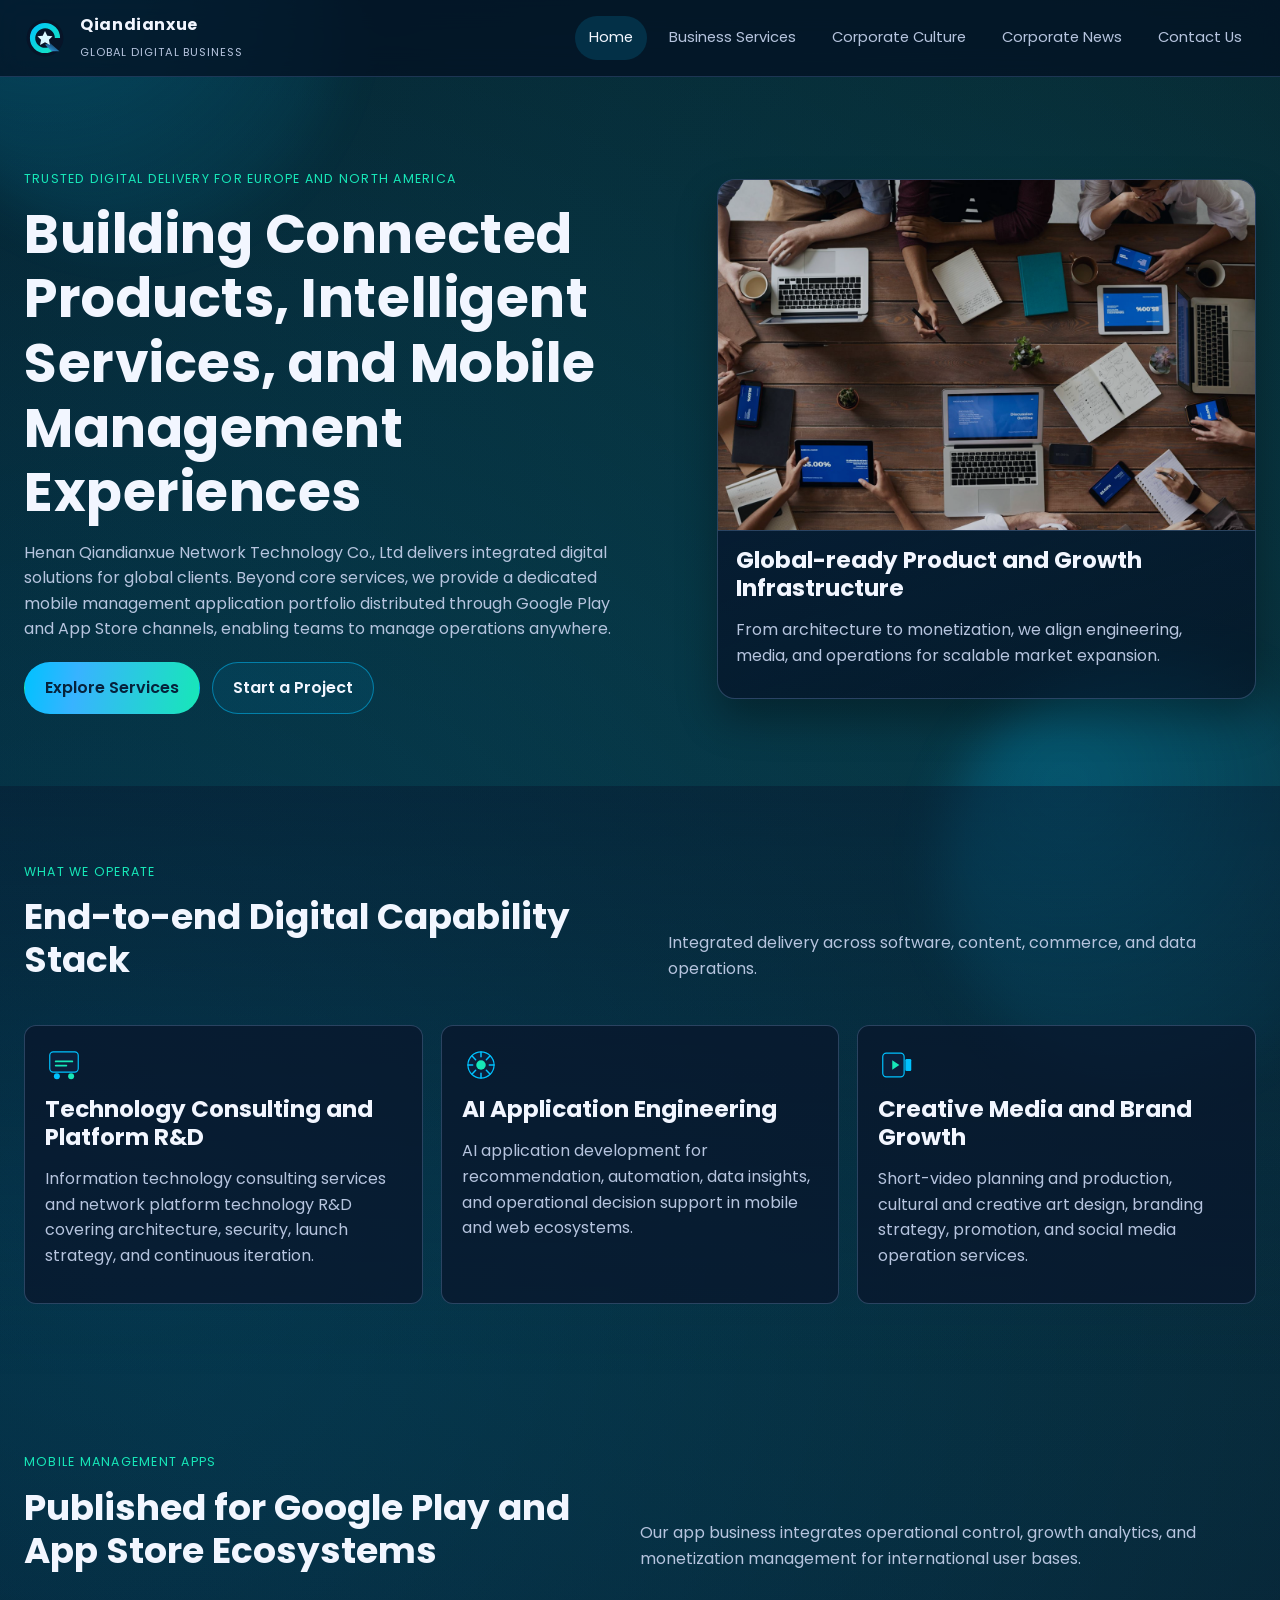
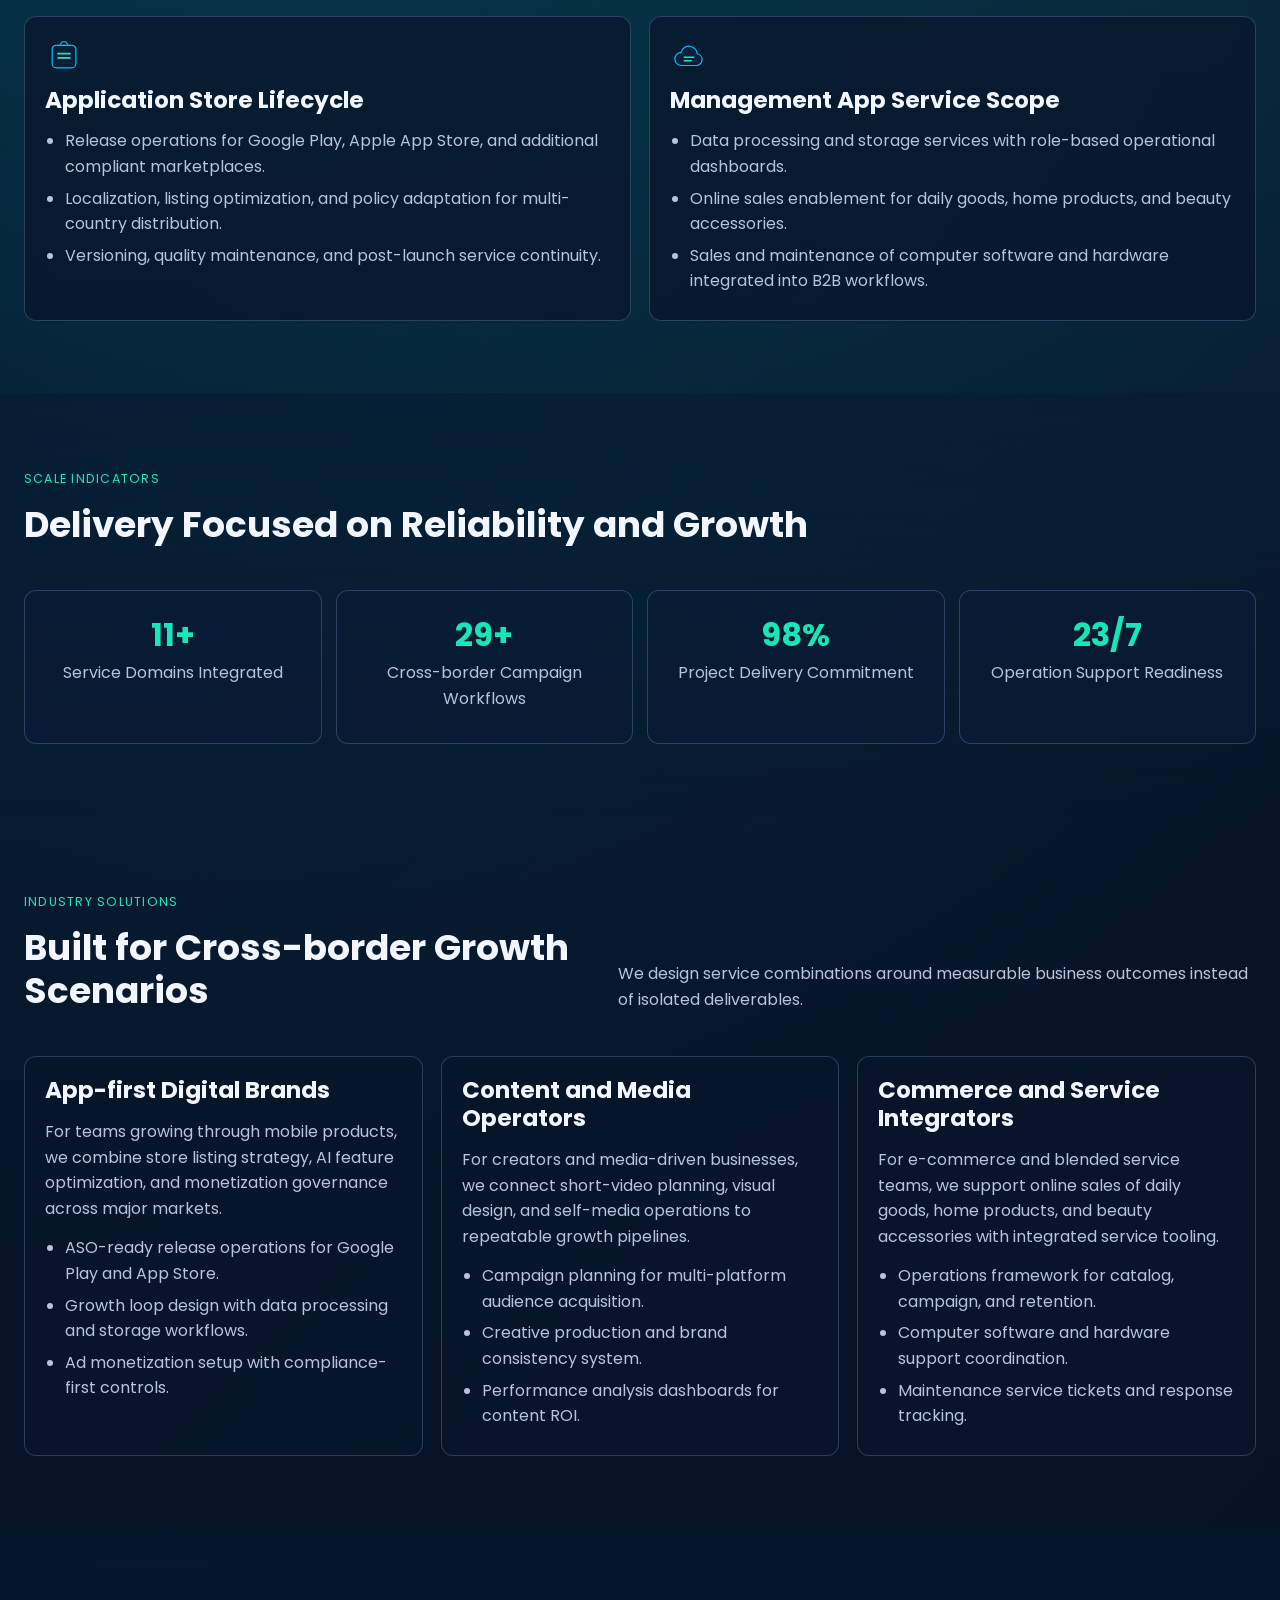
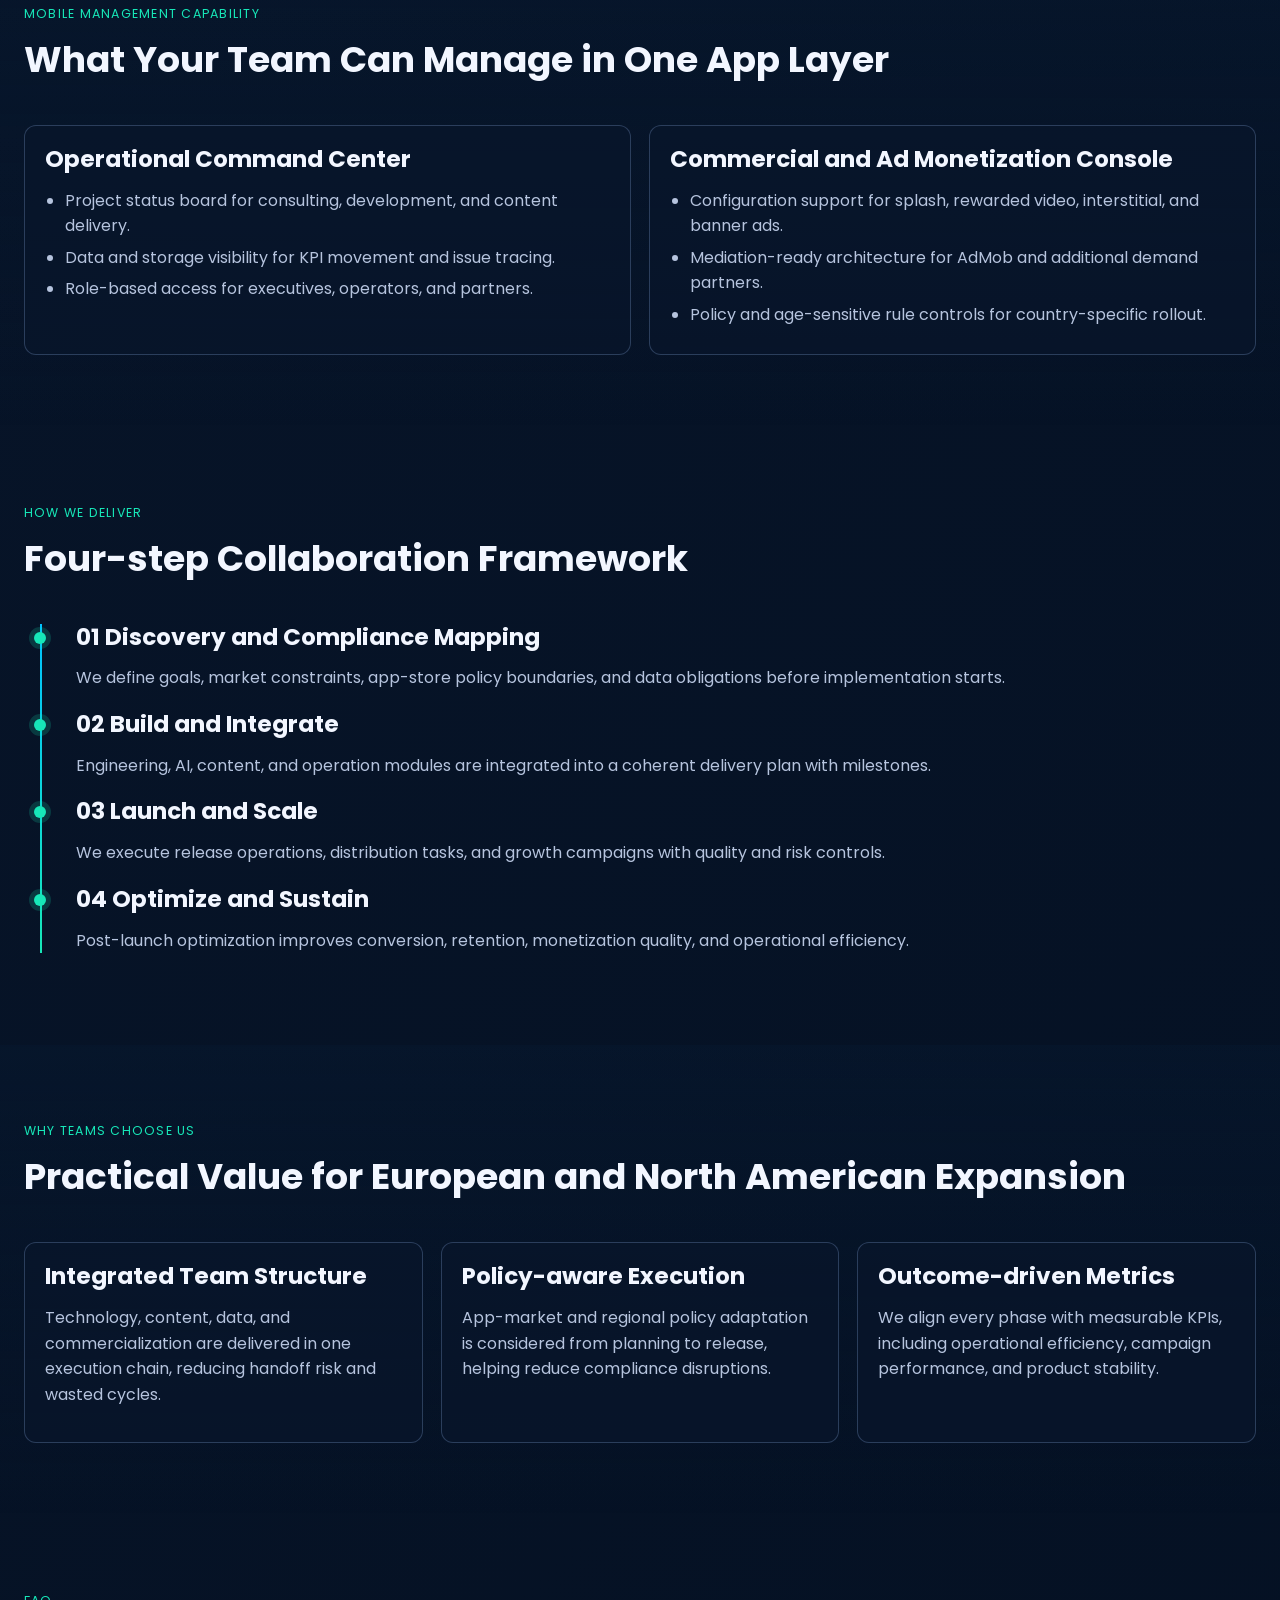
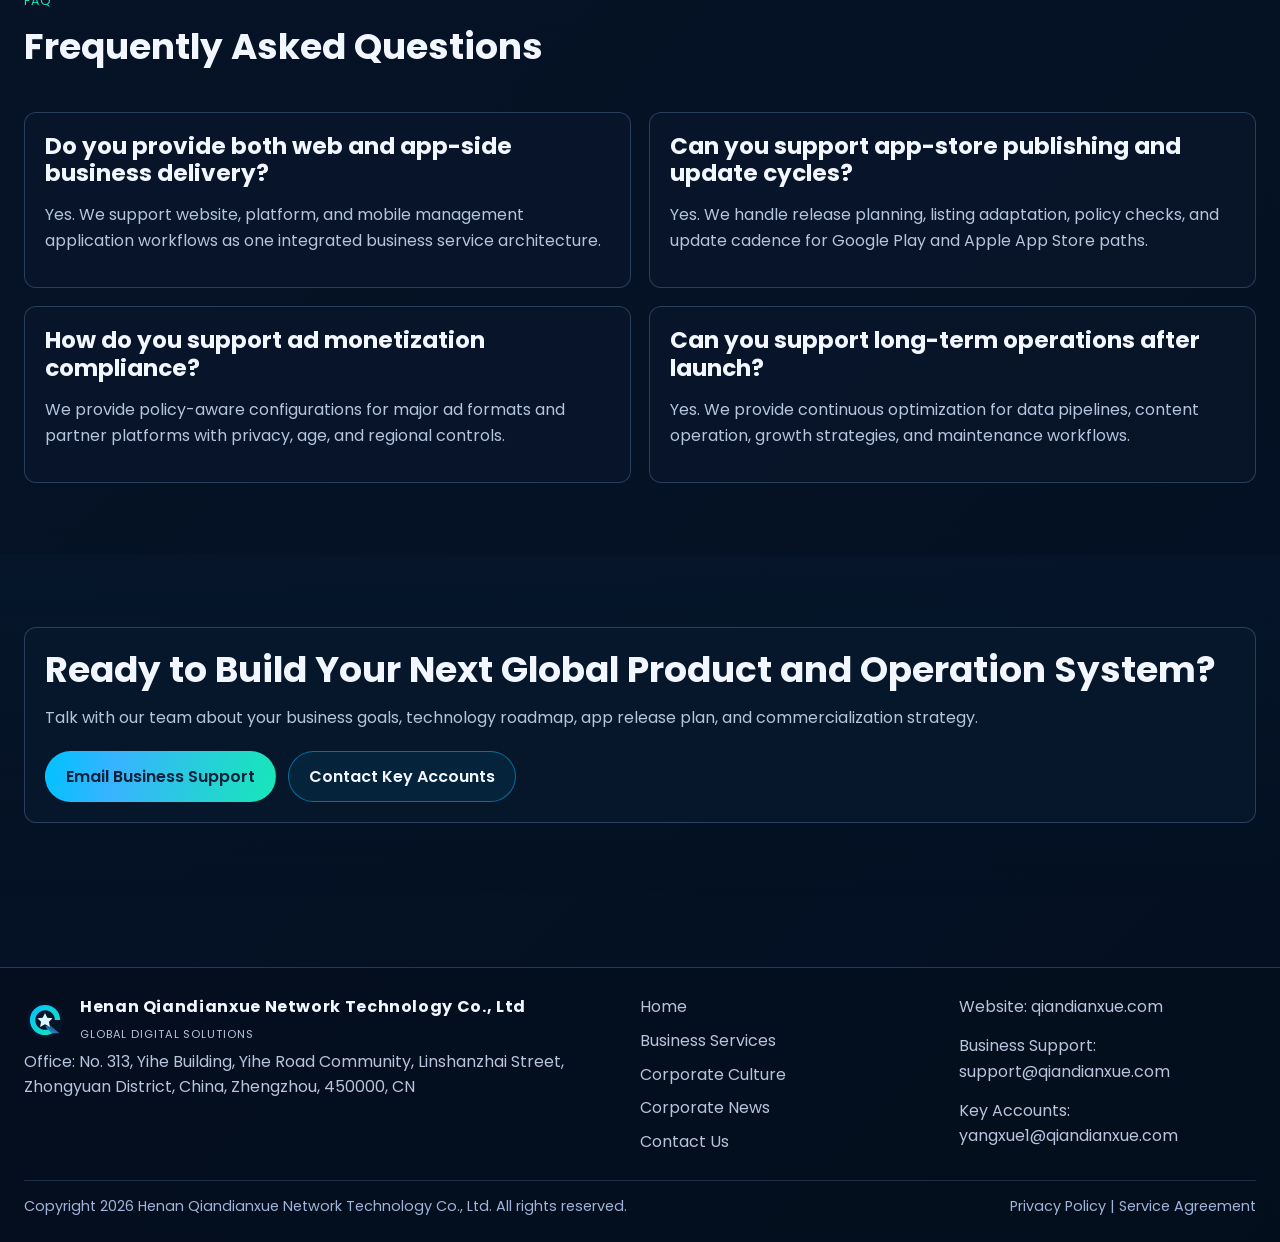
==== index.html @ 930bb20c "qiandianxue" ====
<!doctype html>
<html lang="en">
<head>
  <meta charset="utf-8">
  <meta http-equiv="X-UA-Compatible" content="IE=edge">
  <meta name="viewport" content="width=device-width, initial-scale=1">
  <title>Henan Qiandianxue Network Technology Co., Ltd | Global Digital Solutions</title>
  <meta name="description" content="Henan Qiandianxue Network Technology Co., Ltd provides global IT consulting, AI application development, platform R&D, short-form video production, branding, data services, e-commerce operations, and mobile management apps for Google Play and App Store markets.">
  <meta name="keywords" content="Qiandianxue, IT consulting, AI applications, mobile app management, Google Play, App Store, ad monetization, network platform development">
  <meta name="robots" content="index, follow, max-snippet:-1, max-image-preview:large, max-video-preview:-1">
  <meta name="author" content="Henan Qiandianxue Network Technology Co., Ltd">
  <link rel="canonical" href="https://qiandianxue.com/">
  <link rel="alternate" hreflang="en" href="https://qiandianxue.com/">
  <meta property="og:type" content="website">
  <meta property="og:title" content="Henan Qiandianxue Network Technology Co., Ltd">
  <meta property="og:description" content="Business-ready digital services and mobile management applications for international markets.">
  <meta property="og:url" content="https://qiandianxue.com/">
  <meta property="og:site_name" content="Qiandianxue">
  <meta property="og:image" content="https://qiandianxue.com/images/hero-main.png">
  <meta name="twitter:card" content="summary_large_image">
  <link rel="icon" href="images/logo.svg" type="image/svg+xml">
  <link rel="preconnect" href="https://fonts.googleapis.com">
  <link rel="preconnect" href="https://fonts.gstatic.com" crossorigin>
  <link href="https://fonts.googleapis.com/css2?family=Poppins:wght@400;500;600;700;800&display=swap" rel="stylesheet">
  <link rel="stylesheet" href="css/styles.css">
  <script type="application/ld+json">
  {
    "@context": "https://schema.org",
    "@type": "Organization",
    "name": "Henan Qiandianxue Network Technology Co., Ltd",
    "url": "https://qiandianxue.com/",
    "logo": "https://qiandianxue.com/images/logo.svg",
    "email": "support@qiandianxue.com",
    "contactPoint": [
      {
        "@type": "ContactPoint",
        "contactType": "Customer Support",
        "email": "support@qiandianxue.com",
        "availableLanguage": ["English"]
      },
      {
        "@type": "ContactPoint",
        "contactType": "Enterprise Account",
        "email": "yangxue1@qiandianxue.com",
        "availableLanguage": ["English"]
      }
    ],
    "address": {
      "@type": "PostalAddress",
      "streetAddress": "No. 313, Yihe Building, Yihe Road Community, Linshanzhai Street, Zhongyuan District",
      "addressLocality": "Zhengzhou",
      "addressRegion": "Henan",
      "postalCode": "450000",
      "addressCountry": "CN"
    },
    "sameAs": ["https://qiandianxue.com/"]
  }
  </script>
</head>
<body>
  <div class="page-bg-orb orb-a" aria-hidden="true"></div>
  <div class="page-bg-orb orb-b" aria-hidden="true"></div>

  <header class="top-bar">
    <div class="container nav-wrap">
      <a class="brand" href="index.html" aria-label="Qiandianxue Home">
        <img src="images/logo.svg" alt="Qiandianxue logo">
        <span>
          <strong>Qiandianxue</strong>
          <small>Global Digital Business</small>
        </span>
      </a>
      <button class="menu-toggle" data-menu-toggle aria-expanded="false" aria-controls="main-nav">Menu</button>
      <nav class="main-nav" id="main-nav" data-nav aria-label="Primary navigation">
        <a href="index.html" class="active">Home</a>
        <a href="services.html">Business Services</a>
        <a href="culture.html">Corporate Culture</a>
        <a href="news.html">Corporate News</a>
        <a href="contact.html">Contact Us</a>
      </nav>
    </div>
  </header>

  <main>
    <section class="hero">
      <div class="container hero-grid">
        <div class="reveal">
          <span class="eyebrow">Trusted Digital Delivery for Europe and North America</span>
          <h1>Building Connected Products, Intelligent Services, and Mobile Management Experiences</h1>
          <p>Henan Qiandianxue Network Technology Co., Ltd delivers integrated digital solutions for global clients. Beyond core services, we provide a dedicated mobile management application portfolio distributed through Google Play and App Store channels, enabling teams to manage operations anywhere.</p>
          <div class="button-row">
            <a class="btn btn-primary" href="services.html">Explore Services</a>
            <a class="btn btn-secondary" href="contact.html">Start a Project</a>
          </div>
        </div>
        <article class="hero-card reveal">
          <img src="images/hero-main.png" alt="Qiandianxue global technology overview">
          <div class="meta">
            <h3>Global-ready Product and Growth Infrastructure</h3>
            <p>From architecture to monetization, we align engineering, media, and operations for scalable market expansion.</p>
          </div>
        </article>
      </div>
    </section>

    <section class="section section-alt">
      <div class="container">
        <div class="section-head reveal">
          <div>
            <span class="eyebrow">What We Operate</span>
            <h2>End-to-end Digital Capability Stack</h2>
          </div>
          <p>Integrated delivery across software, content, commerce, and data operations.</p>
        </div>

        <div class="grid cards-3 stagger">
          <article class="card">
            <img class="icon" src="images/icon-consulting.svg" alt="IT consulting">
            <h3>Technology Consulting and Platform R&D</h3>
            <p>Information technology consulting services and network platform technology R&D covering architecture, security, launch strategy, and continuous iteration.</p>
          </article>
          <article class="card">
            <img class="icon" src="images/icon-ai.svg" alt="AI development">
            <h3>AI Application Engineering</h3>
            <p>AI application development for recommendation, automation, data insights, and operational decision support in mobile and web ecosystems.</p>
          </article>
          <article class="card">
            <img class="icon" src="images/icon-video.svg" alt="Content planning and production">
            <h3>Creative Media and Brand Growth</h3>
            <p>Short-video planning and production, cultural and creative art design, branding strategy, promotion, and social media operation services.</p>
          </article>
        </div>
      </div>
    </section>

    <section class="section">
      <div class="container">
        <div class="section-head reveal">
          <div>
            <span class="eyebrow">Mobile Management Apps</span>
            <h2>Published for Google Play and App Store Ecosystems</h2>
          </div>
          <p>Our app business integrates operational control, growth analytics, and monetization management for international user bases.</p>
        </div>
        <div class="grid cards-2 stagger">
          <article class="card">
            <img class="icon" src="images/icon-store.svg" alt="App store publishing">
            <h3>Application Store Lifecycle</h3>
            <ul class="feature-list">
              <li>Release operations for Google Play, Apple App Store, and additional compliant marketplaces.</li>
              <li>Localization, listing optimization, and policy adaptation for multi-country distribution.</li>
              <li>Versioning, quality maintenance, and post-launch service continuity.</li>
            </ul>
          </article>
          <article class="card">
            <img class="icon" src="images/icon-cloud.svg" alt="Data and storage services">
            <h3>Management App Service Scope</h3>
            <ul class="feature-list">
              <li>Data processing and storage services with role-based operational dashboards.</li>
              <li>Online sales enablement for daily goods, home products, and beauty accessories.</li>
              <li>Sales and maintenance of computer software and hardware integrated into B2B workflows.</li>
            </ul>
          </article>
        </div>
      </div>
    </section>

    <section class="section section-alt">
      <div class="container">
        <div class="section-head reveal">
          <div>
            <span class="eyebrow">Scale Indicators</span>
            <h2>Delivery Focused on Reliability and Growth</h2>
          </div>
        </div>
        <div class="stats stagger">
          <div class="stat">
            <strong data-count="12" data-suffix="+">0</strong>
            <p>Service Domains Integrated</p>
          </div>
          <div class="stat">
            <strong data-count="30" data-suffix="+">0</strong>
            <p>Cross-border Campaign Workflows</p>
          </div>
          <div class="stat">
            <strong data-count="99" data-suffix="%">0</strong>
            <p>Project Delivery Commitment</p>
          </div>
          <div class="stat">
            <strong data-count="24" data-suffix="/7">0</strong>
            <p>Operation Support Readiness</p>
          </div>
        </div>
      </div>
    </section>

    <section class="section">
      <div class="container">
        <div class="section-head reveal">
          <div>
            <span class="eyebrow">Industry Solutions</span>
            <h2>Built for Cross-border Growth Scenarios</h2>
          </div>
          <p>We design service combinations around measurable business outcomes instead of isolated deliverables.</p>
        </div>
        <div class="grid cards-3 stagger">
          <article class="card">
            <h3>App-first Digital Brands</h3>
            <p>For teams growing through mobile products, we combine store listing strategy, AI feature optimization, and monetization governance across major markets.</p>
            <ul class="feature-list">
              <li>ASO-ready release operations for Google Play and App Store.</li>
              <li>Growth loop design with data processing and storage workflows.</li>
              <li>Ad monetization setup with compliance-first controls.</li>
            </ul>
          </article>
          <article class="card">
            <h3>Content and Media Operators</h3>
            <p>For creators and media-driven businesses, we connect short-video planning, visual design, and self-media operations to repeatable growth pipelines.</p>
            <ul class="feature-list">
              <li>Campaign planning for multi-platform audience acquisition.</li>
              <li>Creative production and brand consistency system.</li>
              <li>Performance analysis dashboards for content ROI.</li>
            </ul>
          </article>
          <article class="card">
            <h3>Commerce and Service Integrators</h3>
            <p>For e-commerce and blended service teams, we support online sales of daily goods, home products, and beauty accessories with integrated service tooling.</p>
            <ul class="feature-list">
              <li>Operations framework for catalog, campaign, and retention.</li>
              <li>Computer software and hardware support coordination.</li>
              <li>Maintenance service tickets and response tracking.</li>
            </ul>
          </article>
        </div>
      </div>
    </section>

    <section class="section section-alt">
      <div class="container">
        <div class="section-head reveal">
          <div>
            <span class="eyebrow">Mobile Management Capability</span>
            <h2>What Your Team Can Manage in One App Layer</h2>
          </div>
        </div>
        <div class="grid cards-2 stagger">
          <article class="card">
            <h3>Operational Command Center</h3>
            <ul class="feature-list">
              <li>Project status board for consulting, development, and content delivery.</li>
              <li>Data and storage visibility for KPI movement and issue tracing.</li>
              <li>Role-based access for executives, operators, and partners.</li>
            </ul>
          </article>
          <article class="card">
            <h3>Commercial and Ad Monetization Console</h3>
            <ul class="feature-list">
              <li>Configuration support for splash, rewarded video, interstitial, and banner ads.</li>
              <li>Mediation-ready architecture for AdMob and additional demand partners.</li>
              <li>Policy and age-sensitive rule controls for country-specific rollout.</li>
            </ul>
          </article>
        </div>
      </div>
    </section>

    <section class="section">
      <div class="container">
        <div class="section-head reveal">
          <div>
            <span class="eyebrow">How We Deliver</span>
            <h2>Four-step Collaboration Framework</h2>
          </div>
        </div>
        <div class="timeline reveal">
          <div class="time-item">
            <h3>01 Discovery and Compliance Mapping</h3>
            <p>We define goals, market constraints, app-store policy boundaries, and data obligations before implementation starts.</p>
          </div>
          <div class="time-item">
            <h3>02 Build and Integrate</h3>
            <p>Engineering, AI, content, and operation modules are integrated into a coherent delivery plan with milestones.</p>
          </div>
          <div class="time-item">
            <h3>03 Launch and Scale</h3>
            <p>We execute release operations, distribution tasks, and growth campaigns with quality and risk controls.</p>
          </div>
          <div class="time-item">
            <h3>04 Optimize and Sustain</h3>
            <p>Post-launch optimization improves conversion, retention, monetization quality, and operational efficiency.</p>
          </div>
        </div>
      </div>
    </section>

    <section class="section section-alt">
      <div class="container">
        <div class="section-head reveal">
          <div>
            <span class="eyebrow">Why Teams Choose Us</span>
            <h2>Practical Value for European and North American Expansion</h2>
          </div>
        </div>
        <div class="grid cards-3 stagger">
          <article class="card">
            <h3>Integrated Team Structure</h3>
            <p>Technology, content, data, and commercialization are delivered in one execution chain, reducing handoff risk and wasted cycles.</p>
          </article>
          <article class="card">
            <h3>Policy-aware Execution</h3>
            <p>App-market and regional policy adaptation is considered from planning to release, helping reduce compliance disruptions.</p>
          </article>
          <article class="card">
            <h3>Outcome-driven Metrics</h3>
            <p>We align every phase with measurable KPIs, including operational efficiency, campaign performance, and product stability.</p>
          </article>
        </div>
      </div>
    </section>

    <section class="section">
      <div class="container">
        <div class="section-head reveal">
          <div>
            <span class="eyebrow">FAQ</span>
            <h2>Frequently Asked Questions</h2>
          </div>
        </div>
        <div class="grid cards-2 stagger">
          <article class="card">
            <h3>Do you provide both web and app-side business delivery?</h3>
            <p>Yes. We support website, platform, and mobile management application workflows as one integrated business service architecture.</p>
          </article>
          <article class="card">
            <h3>Can you support app-store publishing and update cycles?</h3>
            <p>Yes. We handle release planning, listing adaptation, policy checks, and update cadence for Google Play and Apple App Store paths.</p>
          </article>
          <article class="card">
            <h3>How do you support ad monetization compliance?</h3>
            <p>We provide policy-aware configurations for major ad formats and partner platforms with privacy, age, and regional controls.</p>
          </article>
          <article class="card">
            <h3>Can you support long-term operations after launch?</h3>
            <p>Yes. We provide continuous optimization for data pipelines, content operation, growth strategies, and maintenance workflows.</p>
          </article>
        </div>
      </div>
    </section>

    <section class="section section-alt">
      <div class="container">
        <div class="info-box reveal">
          <h2>Ready to Build Your Next Global Product and Operation System?</h2>
          <p>Talk with our team about your business goals, technology roadmap, app release plan, and commercialization strategy.</p>
          <div class="button-row">
            <a class="btn btn-primary" href="mailto:support@qiandianxue.com">Email Business Support</a>
            <a class="btn btn-secondary" href="mailto:yangxue1@qiandianxue.com">Contact Key Accounts</a>
          </div>
        </div>
      </div>
    </section>
  </main>

  <footer>
    <div class="container footer-main">
      <div>
        <a class="brand" href="index.html">
          <img src="images/logo.svg" alt="Qiandianxue">
          <span>
            <strong>Henan Qiandianxue Network Technology Co., Ltd</strong>
            <small>Global Digital Solutions</small>
          </span>
        </a>
        <p>Office: No. 313, Yihe Building, Yihe Road Community, Linshanzhai Street, Zhongyuan District, China, Zhengzhou, 450000, CN</p>
      </div>
      <nav class="footer-nav" aria-label="Website links">
        <a href="index.html">Home</a>
        <a href="services.html">Business Services</a>
        <a href="culture.html">Corporate Culture</a>
        <a href="news.html">Corporate News</a>
        <a href="contact.html">Contact Us</a>
      </nav>
      <div class="footer-nav">
        <a href="https://qiandianxue.com" target="_blank" rel="noopener">Website: qiandianxue.com</a>
        <a href="mailto:support@qiandianxue.com">Business Support: support@qiandianxue.com</a>
        <a href="mailto:yangxue1@qiandianxue.com">Key Accounts: yangxue1@qiandianxue.com</a>
      </div>
    </div>
    <div class="container footer-legal">
      <span>Copyright <span data-year></span> Henan Qiandianxue Network Technology Co., Ltd. All rights reserved.</span>
      <span>
        <a href="privacy-policy.html">Privacy Policy</a> | <a href="terms-of-service.html">Service Agreement</a>
      </span>
    </div>
  </footer>

  <script src="js/main.js" defer></script>
</body>
</html>
---- css/styles.css ----
/* Qiandianxue Corporate Website - global styles */
:root {
  --bg: #071428;
  --bg-soft: #0b1f3b;
  --bg-panel: rgba(8, 22, 43, 0.75);
  --ink: #f2f6ff;
  --muted: #b6c4de;
  --line: rgba(137, 170, 222, 0.28);
  --accent: #00c2ff;
  --accent-2: #17e7b8;
  --warm: #ff9f43;
  --danger: #ff6f61;
  --max: 1240px;
  --radius: 18px;
  --radius-sm: 12px;
  --shadow: 0 20px 40px rgba(0, 0, 0, 0.32);
}

* {
  box-sizing: border-box;
}

html {
  scroll-behavior: smooth;
}

body {
  margin: 0;
  font-family: "Poppins", "Segoe UI", sans-serif;
  background:
    radial-gradient(circle at 10% 20%, rgba(0, 194, 255, 0.18), transparent 34%),
    radial-gradient(circle at 86% 6%, rgba(23, 231, 184, 0.15), transparent 36%),
    linear-gradient(135deg, #040d1d 0%, #071428 45%, #041022 100%);
  color: var(--ink);
  line-height: 1.6;
  overflow-x: hidden;
}

.page-bg-orb {
  position: fixed;
  width: 420px;
  height: 420px;
  border-radius: 50%;
  background: radial-gradient(circle at 30% 30%, rgba(0, 194, 255, 0.24), rgba(0, 194, 255, 0));
  filter: blur(24px);
  pointer-events: none;
  z-index: -1;
  transform: translate3d(0, 0, 0);
}

.page-bg-orb.orb-a {
  top: -180px;
  left: -80px;
  animation: floatA 14s ease-in-out infinite;
}

.page-bg-orb.orb-b {
  bottom: -180px;
  right: -80px;
  animation: floatB 16s ease-in-out infinite;
}

@keyframes floatA {
  0%, 100% { transform: translate(0, 0); }
  50% { transform: translate(40px, 26px); }
}

@keyframes floatB {
  0%, 100% { transform: translate(0, 0); }
  50% { transform: translate(-36px, -18px); }
}

a {
  color: inherit;
  text-decoration: none;
}

img {
  max-width: 100%;
  display: block;
}

.container {
  width: min(var(--max), calc(100% - 48px));
  margin: 0 auto;
}

.top-bar {
  position: sticky;
  top: 0;
  z-index: 40;
  backdrop-filter: blur(14px);
  background: rgba(4, 16, 34, 0.72);
  border-bottom: 1px solid rgba(108, 151, 219, 0.24);
}

.nav-wrap {
  display: flex;
  align-items: center;
  justify-content: space-between;
  min-height: 76px;
  gap: 20px;
}

.brand {
  display: inline-flex;
  align-items: center;
  gap: 14px;
}

.brand img {
  width: 42px;
  height: 42px;
}

.brand strong {
  display: block;
  font-size: 1rem;
  letter-spacing: 0.04em;
}

.brand small {
  color: var(--muted);
  letter-spacing: 0.08em;
  text-transform: uppercase;
  font-size: 0.7rem;
}

.main-nav {
  display: flex;
  align-items: center;
  gap: 8px;
}

.main-nav a {
  padding: 10px 14px;
  border-radius: 999px;
  font-size: 0.92rem;
  color: var(--muted);
  transition: 0.2s ease;
}

.main-nav a:hover,
.main-nav a.active {
  color: var(--ink);
  background: rgba(0, 194, 255, 0.15);
}

.menu-toggle {
  display: none;
  border: 1px solid var(--line);
  border-radius: 10px;
  background: transparent;
  color: var(--ink);
  padding: 10px 12px;
}

.hero {
  padding: 88px 0 72px;
  position: relative;
}

.hero-grid {
  display: grid;
  grid-template-columns: 1.1fr 0.9fr;
  gap: 34px;
  align-items: center;
}

.eyebrow {
  display: inline-flex;
  align-items: center;
  gap: 8px;
  font-size: 0.78rem;
  letter-spacing: 0.1em;
  text-transform: uppercase;
  color: var(--accent-2);
  margin-bottom: 14px;
}

h1,
h2,
h3 {
  line-height: 1.2;
  margin: 0 0 14px;
}

h1 {
  font-size: clamp(2rem, 4.2vw, 3.8rem);
  letter-spacing: 0.01em;
}

h2 {
  font-size: clamp(1.5rem, 2.8vw, 2.55rem);
}

h3 {
  font-size: clamp(1.1rem, 2vw, 1.45rem);
}

p {
  margin: 0 0 14px;
  color: var(--muted);
}

.hero p {
  max-width: 60ch;
}

.button-row {
  margin-top: 20px;
  display: flex;
  flex-wrap: wrap;
  gap: 12px;
}

.btn {
  display: inline-flex;
  align-items: center;
  justify-content: center;
  border-radius: 999px;
  padding: 12px 20px;
  font-weight: 600;
  border: 1px solid transparent;
  transition: 0.25s ease;
}

.btn-primary {
  background: linear-gradient(100deg, var(--accent) 0%, #38b3ff 30%, var(--accent-2) 100%);
  color: #06223b;
}

.btn-primary:hover {
  transform: translateY(-2px);
  box-shadow: 0 10px 28px rgba(0, 194, 255, 0.3);
}

.btn-secondary {
  border-color: rgba(0, 194, 255, 0.5);
  color: var(--ink);
  background: rgba(0, 194, 255, 0.08);
}

.btn-secondary:hover {
  border-color: rgba(23, 231, 184, 0.85);
  background: rgba(23, 231, 184, 0.14);
}

.hero-card {
  background: linear-gradient(160deg, rgba(7, 27, 53, 0.95), rgba(4, 18, 36, 0.7));
  border: 1px solid var(--line);
  border-radius: var(--radius);
  box-shadow: var(--shadow);
  overflow: hidden;
}

.hero-card img {
  width: 100%;
  min-height: 350px;
  object-fit: cover;
}

.hero-card .meta {
  padding: 16px 18px;
  border-top: 1px solid var(--line);
}

.section {
  padding: 72px 0;
}

.section-compact-bottom {
  padding-bottom: 34px;
}

.section-alt {
  background: linear-gradient(180deg, rgba(7, 25, 48, 0.48), rgba(8, 20, 40, 0));
}

.section-head {
  display: flex;
  align-items: end;
  justify-content: space-between;
  gap: 20px;
  margin-bottom: 30px;
}

.grid {
  display: grid;
  gap: 18px;
}

.grid.cards-3 {
  grid-template-columns: repeat(3, minmax(0, 1fr));
}

.grid.cards-2 {
  grid-template-columns: repeat(2, minmax(0, 1fr));
}

.card {
  background: var(--bg-panel);
  border: 1px solid var(--line);
  border-radius: var(--radius-sm);
  padding: 20px;
  transition: 0.3s ease;
}

.card:hover {
  transform: translateY(-6px);
  border-color: rgba(0, 194, 255, 0.55);
  box-shadow: 0 16px 28px rgba(4, 14, 30, 0.5);
}

.card .icon {
  width: 38px;
  height: 38px;
  margin-bottom: 12px;
}

.feature-list {
  margin: 10px 0 0;
  padding-left: 20px;
  color: var(--muted);
}

.feature-list li {
  margin: 6px 0;
}

.stats {
  display: grid;
  grid-template-columns: repeat(4, minmax(0, 1fr));
  gap: 14px;
}

.stat {
  background: rgba(11, 27, 54, 0.68);
  border: 1px solid var(--line);
  border-radius: var(--radius-sm);
  padding: 18px;
  text-align: center;
}

.stat strong {
  display: block;
  font-size: clamp(1.6rem, 2.5vw, 2.2rem);
  color: var(--accent-2);
}

.timeline {
  position: relative;
  margin-top: 12px;
}

.timeline::before {
  content: "";
  position: absolute;
  top: 0;
  bottom: 0;
  left: 16px;
  width: 2px;
  background: linear-gradient(var(--accent), var(--accent-2));
}

.time-item {
  position: relative;
  padding-left: 52px;
  margin-bottom: 20px;
}

.time-item::before {
  content: "";
  width: 12px;
  height: 12px;
  border-radius: 50%;
  background: var(--accent-2);
  position: absolute;
  left: 10px;
  top: 8px;
  box-shadow: 0 0 0 5px rgba(23, 231, 184, 0.18);
}

.news-item {
  display: grid;
  grid-template-columns: 200px 1fr;
  gap: 16px;
  align-items: stretch;
}

.news-item img {
  width: 100%;
  height: 100%;
  min-height: 140px;
  object-fit: cover;
  border-radius: 10px;
}

.info-box {
  border: 1px solid var(--line);
  background: rgba(8, 25, 47, 0.72);
  border-radius: var(--radius-sm);
  padding: 20px;
}

.contact-grid {
  display: grid;
  grid-template-columns: 1fr 1fr;
  gap: 18px;
}

.contact-line {
  display: flex;
  gap: 10px;
  align-items: start;
  margin-bottom: 10px;
}

.contact-line img {
  width: 20px;
  height: 20px;
  margin-top: 2px;
}

.map-frame {
  width: 100%;
  border: 0;
  border-radius: 12px;
  min-height: 320px;
  filter: grayscale(0.1) saturate(1.1);
}

.legal-wrap {
  max-width: 960px;
}

.legal-wrap h2,
.legal-wrap h3 {
  margin-top: 28px;
}

.legal-wrap ul {
  padding-left: 20px;
  color: var(--muted);
}

footer {
  margin-top: 72px;
  border-top: 1px solid var(--line);
  background: rgba(4, 14, 29, 0.8);
}

.footer-main {
  padding: 26px 0;
  display: grid;
  grid-template-columns: 2fr 1fr 1fr;
  gap: 22px;
}

.footer-nav {
  display: grid;
  gap: 8px;
  color: var(--muted);
}

.footer-legal {
  border-top: 1px solid rgba(137, 170, 222, 0.2);
  padding: 14px 0 24px;
  color: #9fb4d8;
  display: flex;
  justify-content: space-between;
  flex-wrap: wrap;
  gap: 10px;
  font-size: 0.9rem;
}

.reveal {
  opacity: 0;
  transform: translateY(24px);
  transition: 0.55s ease;
}

.reveal.show {
  opacity: 1;
  transform: translateY(0);
}

.stagger > * {
  opacity: 0;
  transform: translateY(16px);
}

.stagger.show > * {
  animation: itemUp 0.5s ease forwards;
}

.stagger.show > *:nth-child(2) { animation-delay: 0.07s; }
.stagger.show > *:nth-child(3) { animation-delay: 0.14s; }
.stagger.show > *:nth-child(4) { animation-delay: 0.21s; }
.stagger.show > *:nth-child(5) { animation-delay: 0.28s; }
.stagger.show > *:nth-child(6) { animation-delay: 0.35s; }

@keyframes itemUp {
  to {
    opacity: 1;
    transform: translateY(0);
  }
}

@media (max-width: 1000px) {
  .hero-grid,
  .grid.cards-3,
  .stats,
  .footer-main,
  .contact-grid {
    grid-template-columns: 1fr 1fr;
  }

  .main-nav {
    position: fixed;
    top: 76px;
    right: 18px;
    left: 18px;
    background: rgba(6, 20, 39, 0.96);
    border: 1px solid var(--line);
    border-radius: 12px;
    box-shadow: var(--shadow);
    padding: 10px;
    display: none;
    flex-direction: column;
    align-items: stretch;
  }

  .main-nav.open {
    display: flex;
  }

  .menu-toggle {
    display: inline-flex;
  }
}

@media (max-width: 720px) {
  .container {
    width: min(var(--max), calc(100% - 28px));
  }

  .hero,
  .section {
    padding: 58px 0;
  }

  .section-compact-bottom {
    padding-bottom: 22px;
  }

  .hero-grid,
  .grid.cards-2,
  .grid.cards-3,
  .stats,
  .footer-main,
  .contact-grid,
  .news-item {
    grid-template-columns: 1fr;
  }

  .section-head {
    align-items: start;
    flex-direction: column;
  }
}
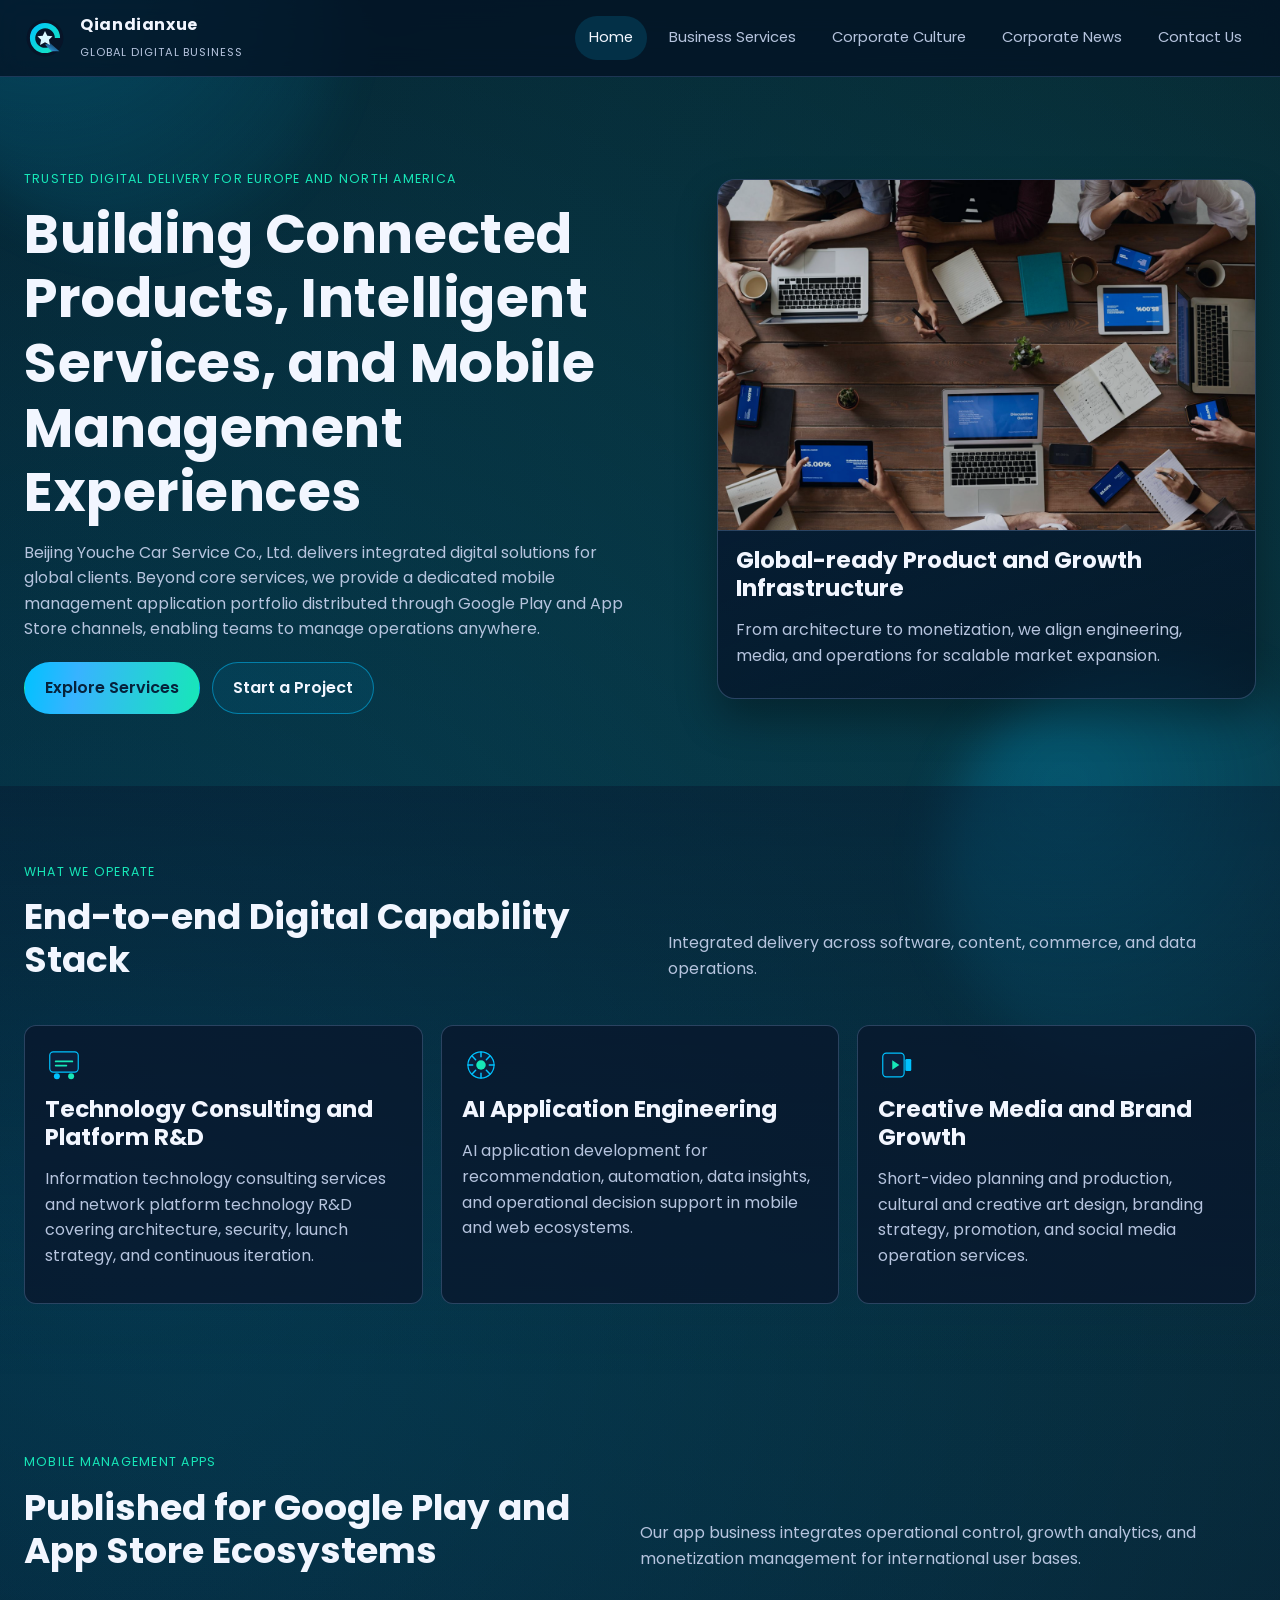
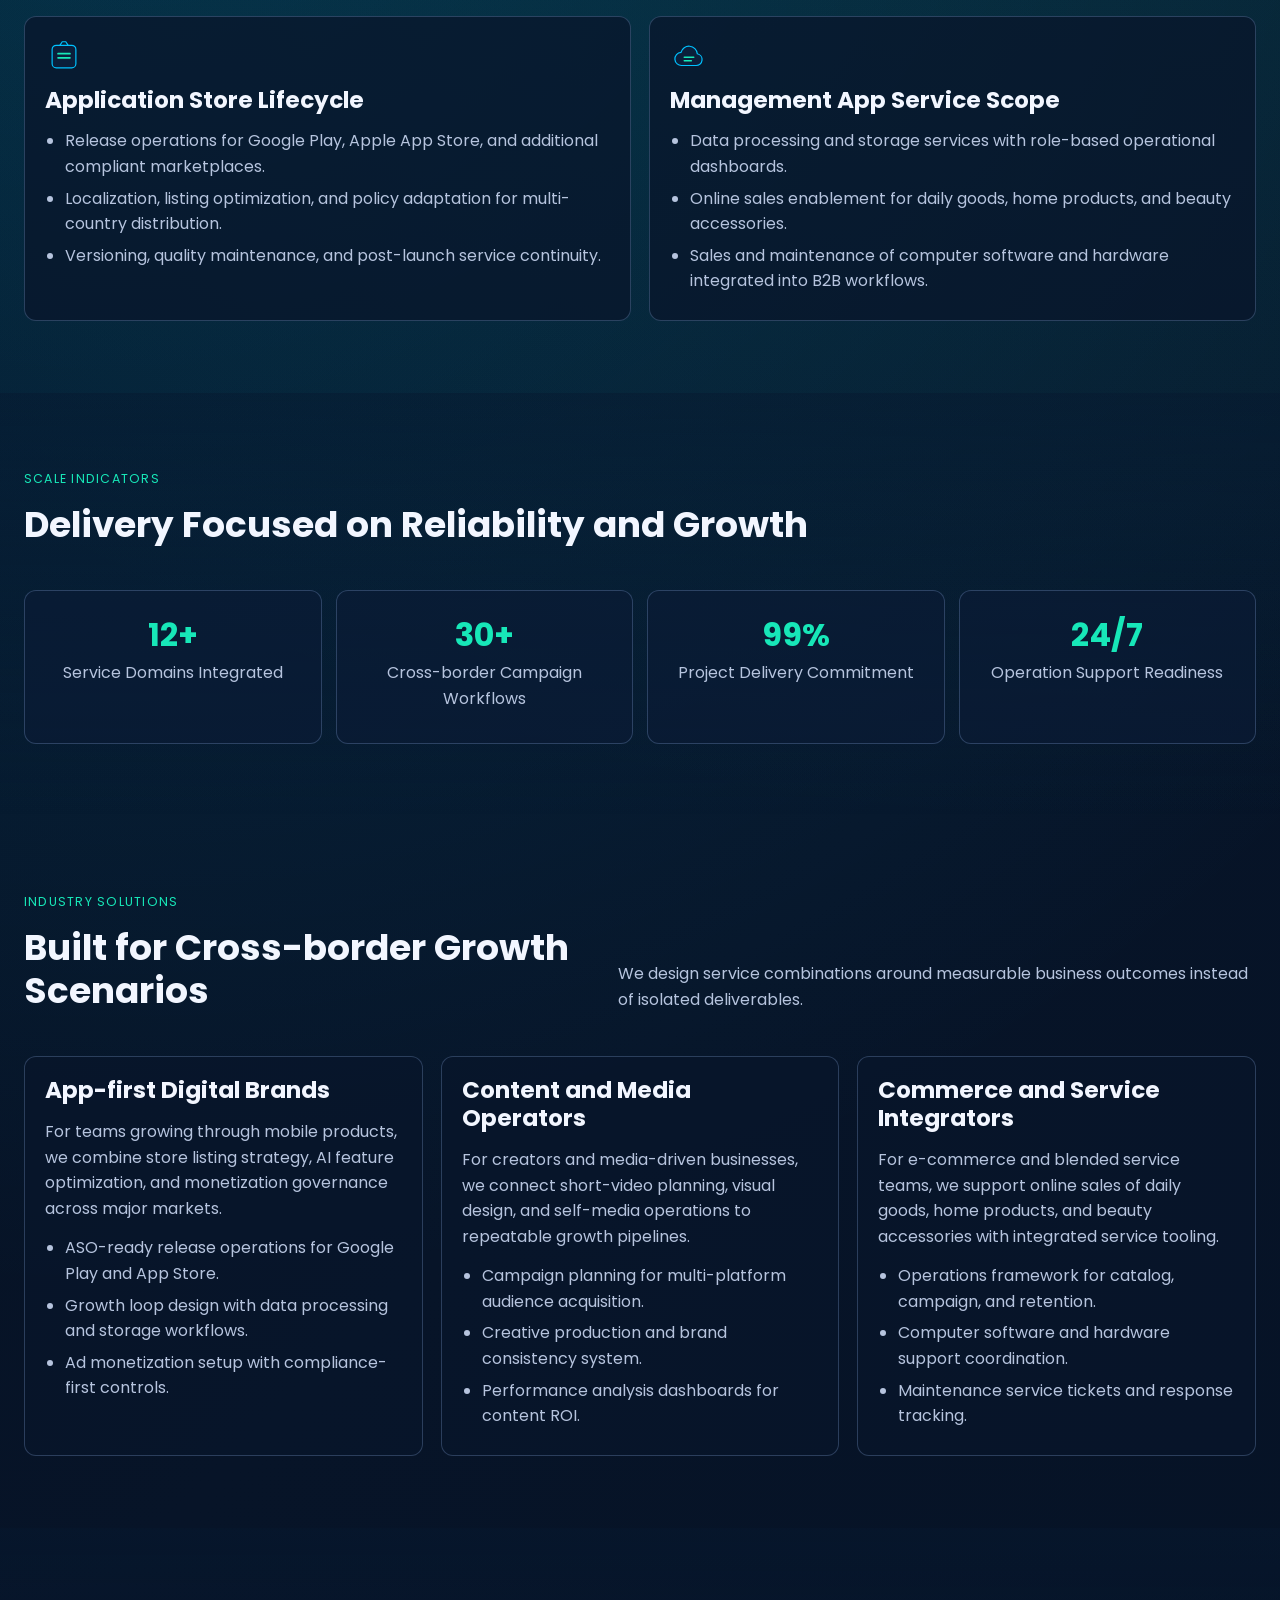
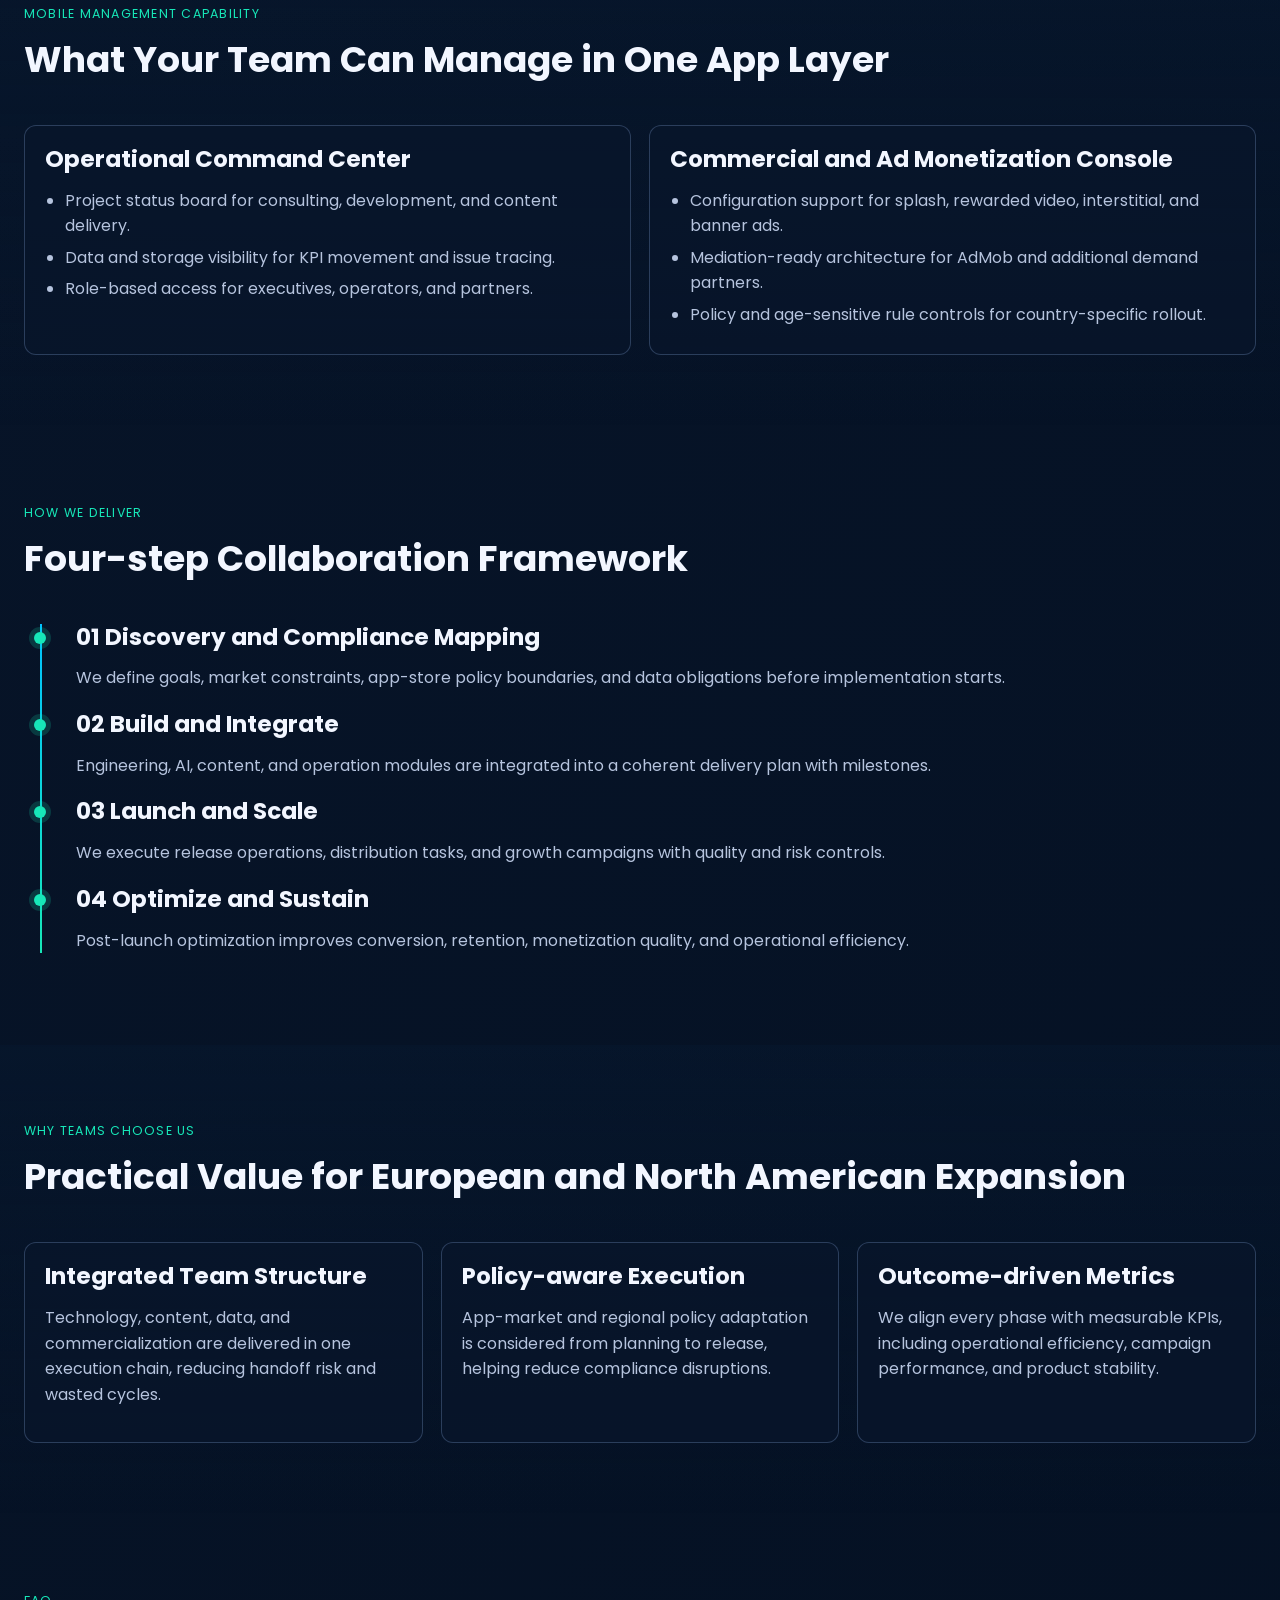
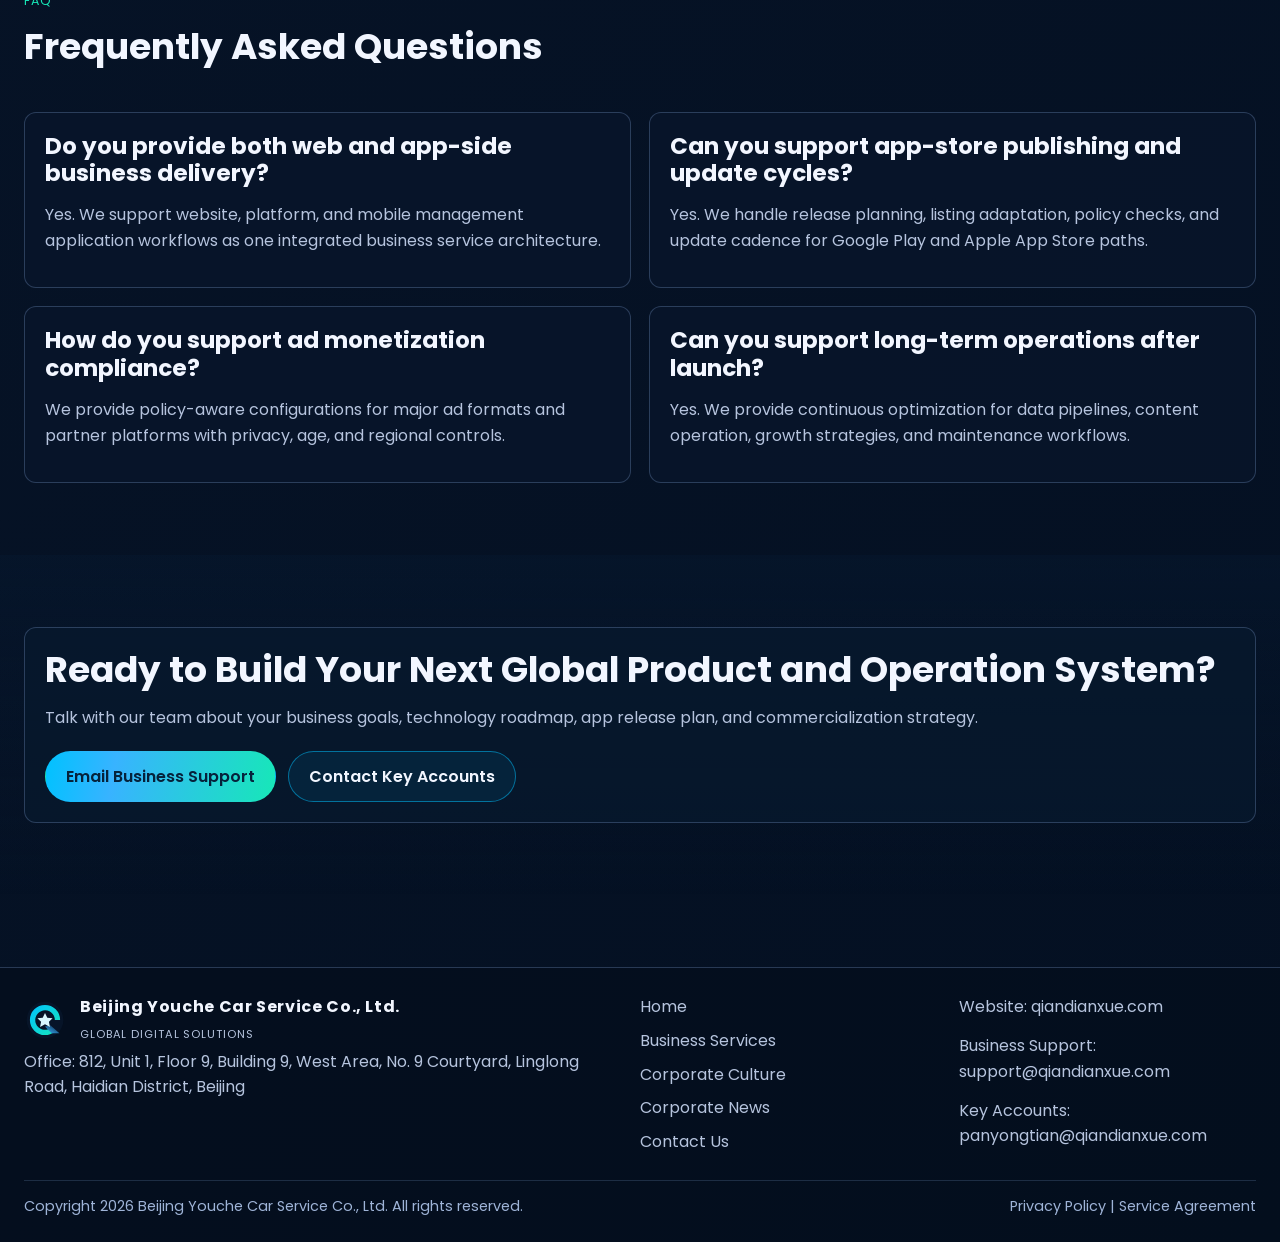
==== commit bbd6fd75: "qiandianxue" ====
--- a/index.html
+++ b/index.html
@@ -4,15 +4,15 @@
   <meta charset="utf-8">
   <meta http-equiv="X-UA-Compatible" content="IE=edge">
   <meta name="viewport" content="width=device-width, initial-scale=1">
-  <title>Henan Qiandianxue Network Technology Co., Ltd | Global Digital Solutions</title>
-  <meta name="description" content="Henan Qiandianxue Network Technology Co., Ltd provides global IT consulting, AI application development, platform R&D, short-form video production, branding, data services, e-commerce operations, and mobile management apps for Google Play and App Store markets.">
+  <title>Beijing Youche Car Service Co., Ltd. | Global Digital Solutions</title>
+  <meta name="description" content="Beijing Youche Car Service Co., Ltd. provides global IT consulting, AI application development, platform R&D, short-form video production, branding, data services, e-commerce operations, and mobile management apps for Google Play and App Store markets.">
   <meta name="keywords" content="Qiandianxue, IT consulting, AI applications, mobile app management, Google Play, App Store, ad monetization, network platform development">
   <meta name="robots" content="index, follow, max-snippet:-1, max-image-preview:large, max-video-preview:-1">
-  <meta name="author" content="Henan Qiandianxue Network Technology Co., Ltd">
+  <meta name="author" content="Beijing Youche Car Service Co., Ltd.">
   <link rel="canonical" href="https://qiandianxue.com/">
   <link rel="alternate" hreflang="en" href="https://qiandianxue.com/">
   <meta property="og:type" content="website">
-  <meta property="og:title" content="Henan Qiandianxue Network Technology Co., Ltd">
+  <meta property="og:title" content="Beijing Youche Car Service Co., Ltd.">
   <meta property="og:description" content="Business-ready digital services and mobile management applications for international markets.">
   <meta property="og:url" content="https://qiandianxue.com/">
   <meta property="og:site_name" content="Qiandianxue">
@@ -27,7 +27,7 @@
   {
     "@context": "https://schema.org",
     "@type": "Organization",
-    "name": "Henan Qiandianxue Network Technology Co., Ltd",
+    "name": "Beijing Youche Car Service Co., Ltd.",
     "url": "https://qiandianxue.com/",
     "logo": "https://qiandianxue.com/images/logo.svg",
     "email": "support@qiandianxue.com",
@@ -41,16 +41,15 @@
       {
         "@type": "ContactPoint",
         "contactType": "Enterprise Account",
-        "email": "yangxue1@qiandianxue.com",
+        "email": "panyongtian@qiandianxue.com",
         "availableLanguage": ["English"]
       }
     ],
     "address": {
       "@type": "PostalAddress",
-      "streetAddress": "No. 313, Yihe Building, Yihe Road Community, Linshanzhai Street, Zhongyuan District",
-      "addressLocality": "Zhengzhou",
-      "addressRegion": "Henan",
-      "postalCode": "450000",
+      "streetAddress": "812, Unit 1, Floor 9, Building 9, West Area, No. 9 Courtyard, Linglong Road, Haidian District",
+      "addressLocality": "Beijing",
+      "addressRegion": "Beijing",
       "addressCountry": "CN"
     },
     "sameAs": ["https://qiandianxue.com/"]
@@ -87,7 +86,7 @@
         <div class="reveal">
           <span class="eyebrow">Trusted Digital Delivery for Europe and North America</span>
           <h1>Building Connected Products, Intelligent Services, and Mobile Management Experiences</h1>
-          <p>Henan Qiandianxue Network Technology Co., Ltd delivers integrated digital solutions for global clients. Beyond core services, we provide a dedicated mobile management application portfolio distributed through Google Play and App Store channels, enabling teams to manage operations anywhere.</p>
+          <p>Beijing Youche Car Service Co., Ltd. delivers integrated digital solutions for global clients. Beyond core services, we provide a dedicated mobile management application portfolio distributed through Google Play and App Store channels, enabling teams to manage operations anywhere.</p>
           <div class="button-row">
             <a class="btn btn-primary" href="services.html">Explore Services</a>
             <a class="btn btn-secondary" href="contact.html">Start a Project</a>
@@ -354,7 +353,7 @@
           <p>Talk with our team about your business goals, technology roadmap, app release plan, and commercialization strategy.</p>
           <div class="button-row">
             <a class="btn btn-primary" href="mailto:support@qiandianxue.com">Email Business Support</a>
-            <a class="btn btn-secondary" href="mailto:yangxue1@qiandianxue.com">Contact Key Accounts</a>
+            <a class="btn btn-secondary" href="mailto:panyongtian@qiandianxue.com">Contact Key Accounts</a>
           </div>
         </div>
       </div>
@@ -367,11 +366,11 @@
         <a class="brand" href="index.html">
           <img src="images/logo.svg" alt="Qiandianxue">
           <span>
-            <strong>Henan Qiandianxue Network Technology Co., Ltd</strong>
+            <strong>Beijing Youche Car Service Co., Ltd.</strong>
             <small>Global Digital Solutions</small>
           </span>
         </a>
-        <p>Office: No. 313, Yihe Building, Yihe Road Community, Linshanzhai Street, Zhongyuan District, China, Zhengzhou, 450000, CN</p>
+        <p>Office: 812, Unit 1, Floor 9, Building 9, West Area, No. 9 Courtyard, Linglong Road, Haidian District, Beijing</p>
       </div>
       <nav class="footer-nav" aria-label="Website links">
         <a href="index.html">Home</a>
@@ -383,11 +382,11 @@
       <div class="footer-nav">
         <a href="https://qiandianxue.com" target="_blank" rel="noopener">Website: qiandianxue.com</a>
         <a href="mailto:support@qiandianxue.com">Business Support: support@qiandianxue.com</a>
-        <a href="mailto:yangxue1@qiandianxue.com">Key Accounts: yangxue1@qiandianxue.com</a>
+        <a href="mailto:panyongtian@qiandianxue.com">Key Accounts: panyongtian@qiandianxue.com</a>
       </div>
     </div>
     <div class="container footer-legal">
-      <span>Copyright <span data-year></span> Henan Qiandianxue Network Technology Co., Ltd. All rights reserved.</span>
+      <span>Copyright <span data-year></span> Beijing Youche Car Service Co., Ltd. All rights reserved.</span>
       <span>
         <a href="privacy-policy.html">Privacy Policy</a> | <a href="terms-of-service.html">Service Agreement</a>
       </span>
